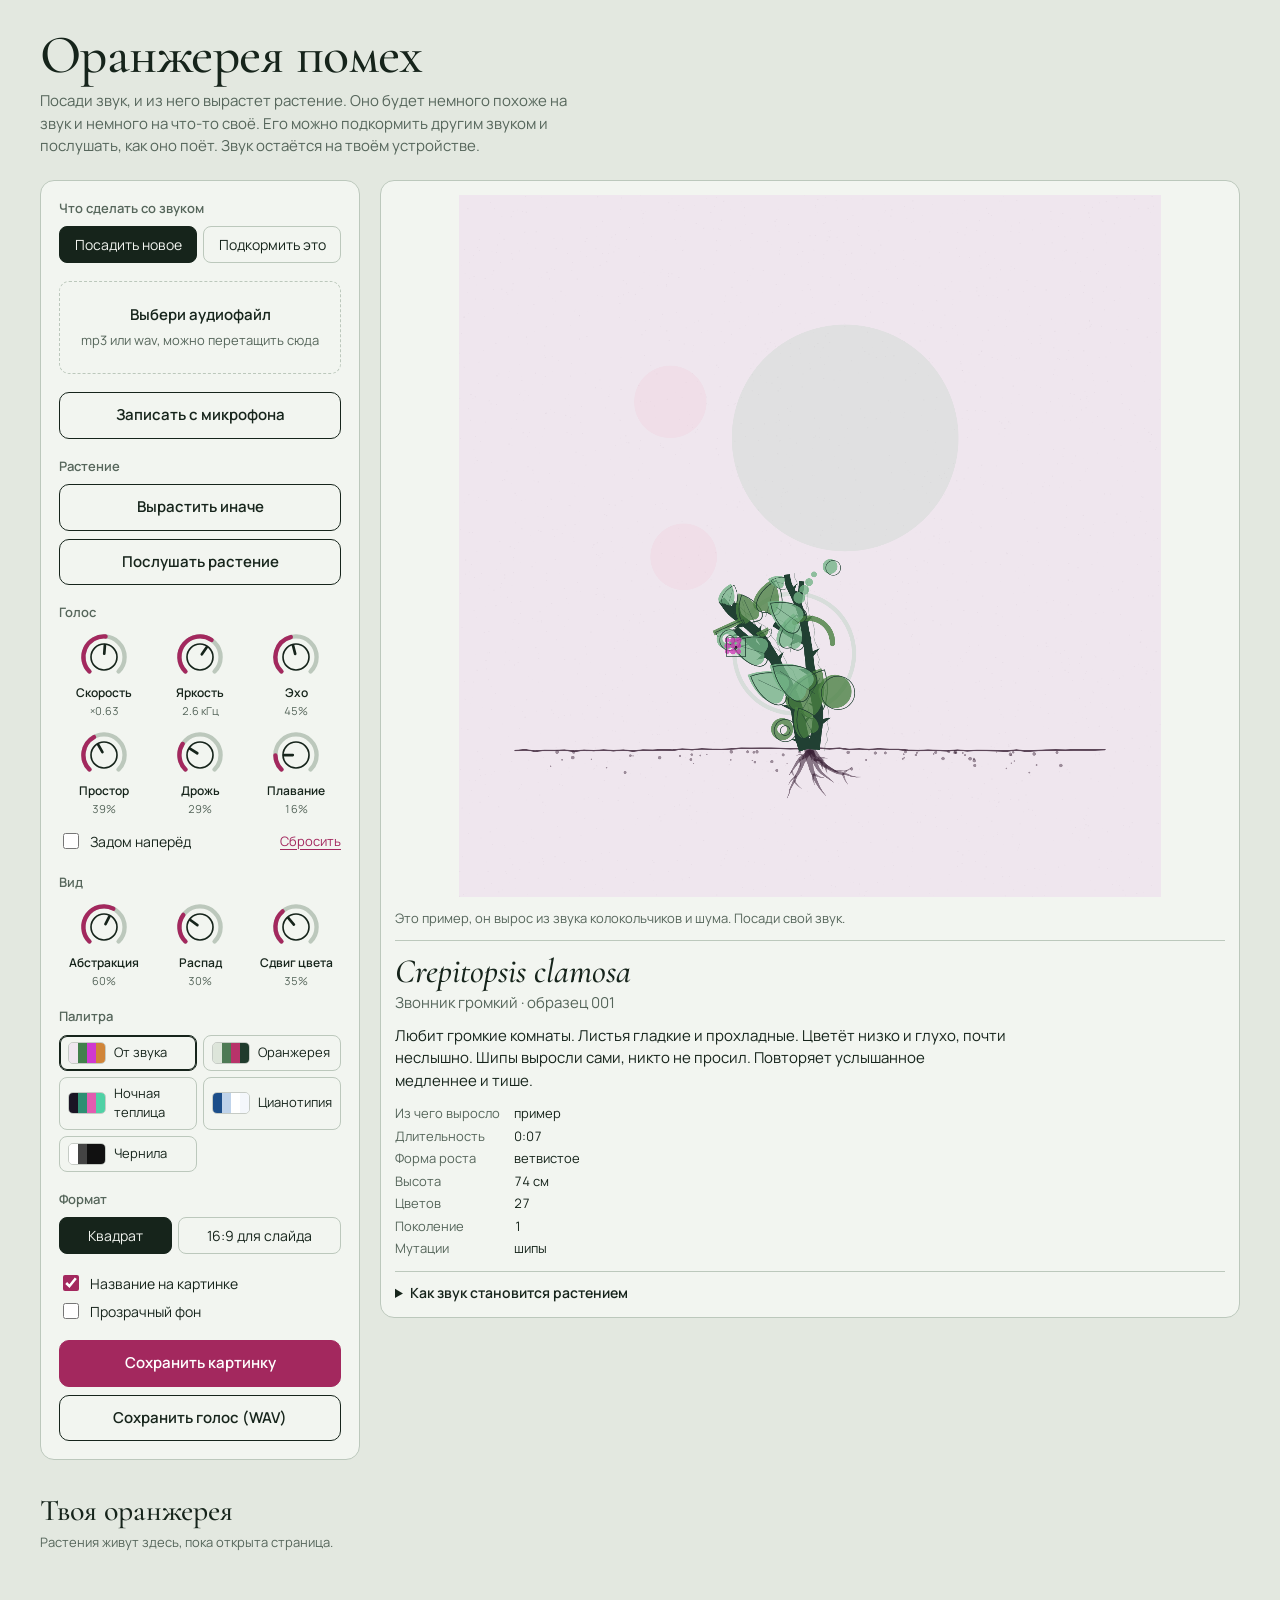
==== index.html @ 3306f6ff "Оранжерея помех: растения из звука, голос, ручки эффектов Co-Authored-By: Claude Opus 5.5 <noreply@a" ====
<!DOCTYPE html>
<html lang="ru">
<head>
<meta charset="utf-8">
<meta name="viewport" content="width=device-width, initial-scale=1, viewport-fit=cover">
<title>Оранжерея помех</title>
<link rel="preconnect" href="https://fonts.googleapis.com">
<link rel="preconnect" href="https://fonts.gstatic.com" crossorigin>
<link href="https://fonts.googleapis.com/css2?family=Cormorant+Garamond:ital,wght@0,500;1,500&family=Manrope:wght@400;500;600&display=swap" rel="stylesheet">
<link rel="stylesheet" href="style.css">
</head>
<body>
<div class="wrap">
  <header>
    <h1>Оранжерея помех</h1>
    <p>Посади звук, и из него вырастет растение. Оно будет немного похоже на звук и немного на что-то своё. Его можно подкормить другим звуком и послушать, как оно поёт. Звук остаётся на твоём устройстве.</p>
  </header>

  <div class="layout">
    <aside class="panel">
      <div class="group">
        <h2>Что сделать со звуком</h2>
        <div class="seg" id="modes">
          <button data-v="plant" aria-pressed="true">Посадить новое</button>
          <button data-v="feed" aria-pressed="false">Подкормить это</button>
        </div>
      </div>

      <label class="drop" id="drop">
        <input type="file" id="file" accept="audio/*,.mp3,.wav,.ogg,.m4a,.flac">
        <strong id="dropTitle">Выбери аудиофайл</strong>
        <span>mp3 или wav, можно перетащить сюда</span>
      </label>
      <button class="btn" id="mic">Записать с микрофона</button>

      <div class="group">
        <h2>Растение</h2>
        <div class="actions">
          <button class="btn" id="again">Вырастить иначе</button>
          <button class="btn" id="listen">Послушать растение</button>
        </div>
      </div>

      <div class="group">
        <h2>Голос</h2>
        <div class="knobs" id="voiceKnobs"></div>
        <div class="knob-row">
          <label class="check"><input type="checkbox" id="reverse"> Задом наперёд</label>
          <button class="link" id="voiceReset">Сбросить</button>
        </div>
      </div>

      <div class="group">
        <h2>Вид</h2>
        <div class="knobs" id="viewKnobs"></div>
      </div>

      <div class="group">
        <h2>Палитра</h2>
        <div class="swatches" id="palettes"></div>
      </div>

      <div class="group">
        <h2>Формат</h2>
        <div class="seg" id="formats">
          <button data-v="square" aria-pressed="true">Квадрат</button>
          <button data-v="wide" aria-pressed="false">16:9 для слайда</button>
        </div>
      </div>

      <div class="checks">
        <label class="check"><input type="checkbox" id="caption" checked> Название на картинке</label>
        <label class="check"><input type="checkbox" id="transparent"> Прозрачный фон</label>
      </div>

      <div class="actions">
        <button class="btn primary" id="save">Сохранить картинку</button>
        <button class="btn" id="saveVoice">Сохранить голос (WAV)</button>
      </div>
    </aside>

    <main class="stage">
      <div class="frame" id="frame"><canvas id="cv" role="img" aria-label="Растение, выращенное из звука"></canvas></div>
      <p class="note" id="note" aria-live="polite"></p>

      <section class="passport" aria-label="Паспорт растения">
        <p class="latin" id="pLatin"></p>
        <p class="ru" id="pRu"></p>
        <p class="desc" id="pDesc"></p>
        <dl class="stats" id="stats"></dl>
      </section>

      <details class="how">
        <summary>Как звук становится растением</summary>
        <ul>
          <li>Стебель — это время: начало звука внизу, конец наверху.</li>
          <li>Громкость → высота растения, толщина стебля, размер листьев.</li>
          <li>Высота тона → цвет цветов и угол веток.</li>
          <li>Шумность → колючесть, форма листьев и мутации.</li>
          <li>Низкие частоты → корни.</li>
          <li>Резкие всплески → цветы.</li>
          <li>Длительность → сколько раз растение ветвится.</li>
          <li>Подкормка добавляет поколение: растение перерастает, может мутировать, а голос становится глубже.</li>
          <li>Голос растения — твой звук, только медленнее, с эхом и фильтром. Ручки в разделе «Голос» меняют его прямо во время игры.</li>
          <li>Ручки «Вид»: абстракция превращает части растения в геометрию, распад отрывает их от стеблей, сдвиг цвета смещает заливку, как в ризографии.</li>
          <li>Ручку можно крутить мышью вверх-вниз, колесом или стрелками. Двойной клик возвращает исходное значение.</li>
        </ul>
      </details>
    </main>
  </div>

  <section class="shelf">
    <h2>Твоя оранжерея</h2>
    <p>Растения живут здесь, пока открыта страница.</p>
    <div class="shelf-grid" id="shelf"></div>
  </section>
</div>

<script src="app.js"></script>
</body>
</html>
---- style.css ----
:root{
  --bg:#E3E8E0; --panel:#F2F5F0; --ink:#16241B; --muted:#56665B; --line:#BCC8BC; --accent:#A3285E; --accent-ink:#FFFFFF;
  box-sizing:border-box;
  padding-top:env(safe-area-inset-top,0px);
  padding-bottom:env(safe-area-inset-bottom,0px);
}
@media (prefers-color-scheme: dark){
  :root:not([data-theme="light"]){
    --bg:#121A15; --panel:#1A241E; --ink:#E2EBE3; --muted:#93A597; --line:#2E3D33; --accent:#E06BA3; --accent-ink:#1A0E14;
  }
}
:root[data-theme="dark"]{
  --bg:#121A15; --panel:#1A241E; --ink:#E2EBE3; --muted:#93A597; --line:#2E3D33; --accent:#E06BA3; --accent-ink:#1A0E14;
}
*,*::before,*::after{box-sizing:inherit}
body{margin:0;background:var(--bg);color:var(--ink);font-family:"Manrope",system-ui,-apple-system,"Segoe UI",Roboto,sans-serif;font-size:15px;line-height:1.5}
.wrap{max-width:1240px;margin:0 auto;padding:28px 20px 40px}
@media (max-width:600px){.wrap{padding:20px 16px 32px}}
header{margin-bottom:22px}
h1{font-family:"Cormorant Garamond","Georgia",serif;font-weight:500;font-size:clamp(34px,5vw,54px);line-height:1;margin:0 0 8px;letter-spacing:-.01em}
header p{margin:0;color:var(--muted);max-width:62ch}
.layout{display:grid;grid-template-columns:320px 1fr;gap:20px;align-items:start}
@media (max-width:820px){.layout{grid-template-columns:1fr}}
.panel{background:var(--panel);border:1px solid var(--line);border-radius:14px;padding:18px;display:flex;flex-direction:column;gap:18px}
.drop{display:block;border:1.5px dashed var(--line);border-radius:10px;padding:22px 14px;text-align:center;cursor:pointer;transition:border-color .15s,background .15s}
.drop:hover,.drop.over{border-color:var(--accent);background:color-mix(in srgb,var(--accent) 6%,transparent)}
.drop strong{display:block;font-weight:600;margin-bottom:2px}
.drop span{color:var(--muted);font-size:13px}
.drop input{position:absolute;width:1px;height:1px;opacity:0;pointer-events:none}
.drop:focus-within{outline:2px solid var(--accent);outline-offset:2px}
.group h2{font-size:13px;font-weight:600;margin:0 0 8px;color:var(--muted)}
.seg{display:flex;flex-wrap:wrap;gap:6px}
.seg button{flex:1 1 auto;font:inherit;font-size:14px;padding:7px 10px;border-radius:8px;border:1px solid var(--line);background:transparent;color:var(--ink);cursor:pointer}
.seg button[aria-pressed="true"]{background:var(--ink);color:var(--panel);border-color:var(--ink)}
.seg button:disabled{opacity:.45;cursor:default}
.swatches{display:grid;grid-template-columns:repeat(2,1fr);gap:6px}
.swatch{font:inherit;font-size:13px;display:flex;align-items:center;gap:8px;padding:6px 8px;border-radius:8px;border:1px solid var(--line);background:transparent;color:var(--ink);cursor:pointer;text-align:left}
.swatch[aria-pressed="true"]{border-color:var(--ink);box-shadow:inset 0 0 0 1px var(--ink)}
.chips{display:flex;flex-shrink:0;border-radius:5px;overflow:hidden;border:1px solid color-mix(in srgb,var(--ink) 20%,transparent)}
.chips i{display:block;width:9px;height:20px}
.checks{display:flex;flex-direction:column;gap:6px}
.check{display:flex;align-items:center;gap:8px;cursor:pointer;font-size:14px}
.check input{accent-color:var(--accent);width:16px;height:16px}
.actions{display:flex;flex-direction:column;gap:8px}
.btn{font:inherit;font-weight:600;font-size:15px;padding:11px 14px;border-radius:10px;border:1px solid var(--ink);background:transparent;color:var(--ink);cursor:pointer;display:flex;align-items:center;justify-content:center;gap:8px}
.btn.primary{background:var(--accent);border-color:var(--accent);color:var(--accent-ink)}
.btn:disabled{opacity:.45;cursor:default}
.btn.rec{border-color:var(--accent);color:var(--accent)}
.btn.rec::before{content:"";width:9px;height:9px;border-radius:50%;background:var(--accent);animation:blink 1s ease-in-out infinite}
@keyframes blink{50%{opacity:.25}}
button:focus-visible{outline:2px solid var(--accent);outline-offset:2px}

.stage{background:var(--panel);border:1px solid var(--line);border-radius:14px;padding:14px;display:flex;flex-direction:column;gap:12px;min-width:0}
.frame{border-radius:8px;overflow:hidden;display:flex;justify-content:center;align-items:center}
.frame.checker{background-image:conic-gradient(#d6d6d6 25%,#f4f4f4 0 50%,#d6d6d6 0 75%,#f4f4f4 0);background-size:22px 22px}
.frame canvas{display:block;max-width:100%;max-height:78vh;width:auto;height:auto}
.frame.singing canvas{animation:sway 3.4s ease-in-out infinite;transform-origin:50% 85%}
@keyframes sway{0%,100%{transform:rotate(-.5deg)}50%{transform:rotate(.5deg)}}
.note{font-size:13px;color:var(--muted);margin:0;min-height:1.5em}
.note.err{color:var(--accent)}

.passport{border-top:1px solid var(--line);padding-top:12px}
.passport .latin{font-family:"Cormorant Garamond","Georgia",serif;font-style:italic;font-weight:500;font-size:clamp(26px,3.4vw,34px);line-height:1.1;margin:0}
.passport .ru{color:var(--muted);margin:2px 0 10px}
.passport .desc{margin:0 0 12px;max-width:68ch}
.stats{display:grid;grid-template-columns:auto 1fr;gap:3px 14px;font-size:13px;margin:0}
.stats dt{color:var(--muted)}
.stats dd{margin:0;font-variant-numeric:tabular-nums;overflow-wrap:anywhere}

.how{font-size:14px;border-top:1px solid var(--line);padding-top:10px}
.how summary{cursor:pointer;font-weight:600}
.how ul{margin:8px 0 0;padding-left:20px;color:var(--muted)}
.how li{margin:2px 0}

.shelf{margin-top:28px}
.shelf h2{font-family:"Cormorant Garamond","Georgia",serif;font-weight:500;font-size:30px;margin:0}
.shelf > p{margin:0 0 12px;color:var(--muted);font-size:13px}
.shelf-grid{display:grid;grid-template-columns:repeat(auto-fill,minmax(140px,1fr));gap:10px}
.card{font:inherit;color:var(--ink);background:var(--panel);border:1px solid var(--line);border-radius:10px;padding:6px;cursor:pointer;text-align:left;display:flex;flex-direction:column;gap:4px}
.card[aria-current="true"]{border-color:var(--accent);box-shadow:inset 0 0 0 1px var(--accent)}
.card img{width:100%;aspect-ratio:1;object-fit:cover;border-radius:6px;display:block}
.card span{font-family:"Cormorant Garamond","Georgia",serif;font-style:italic;font-size:16px;line-height:1.15;padding:0 2px 2px}
.card small{color:var(--muted);font-size:11px;padding:0 2px}

.knobs{display:grid;grid-template-columns:repeat(3,1fr);gap:10px 6px}
.knob{display:flex;flex-direction:column;align-items:center;gap:1px;min-width:0}
.knob-dial{width:52px;height:52px;border-radius:50%;cursor:ns-resize;touch-action:none;outline:none}
.knob-dial:focus-visible{outline:2px solid var(--accent);outline-offset:2px}
.knob svg{width:100%;height:100%;display:block}
.knob .k-track{fill:none;stroke:var(--line);stroke-width:4;stroke-linecap:round}
.knob .k-val{fill:none;stroke:var(--accent);stroke-width:4;stroke-linecap:round}
.knob .k-cap{fill:var(--panel);stroke:var(--ink);stroke-width:1.5}
.knob .k-ptr{stroke:var(--ink);stroke-width:2.5;stroke-linecap:round}
.knob-label{font-size:12px;font-weight:600;text-align:center}
.knob-value{font-size:11px;color:var(--muted);font-variant-numeric:tabular-nums;text-align:center;white-space:nowrap}
.knob-row{display:flex;align-items:center;justify-content:space-between;gap:8px;margin-top:10px}
.link{font:inherit;font-size:13px;background:none;border:0;padding:4px 0;color:var(--accent);cursor:pointer;text-decoration:underline;text-underline-offset:3px}

@media (prefers-reduced-motion:reduce){*{transition:none!important;animation:none!important}}
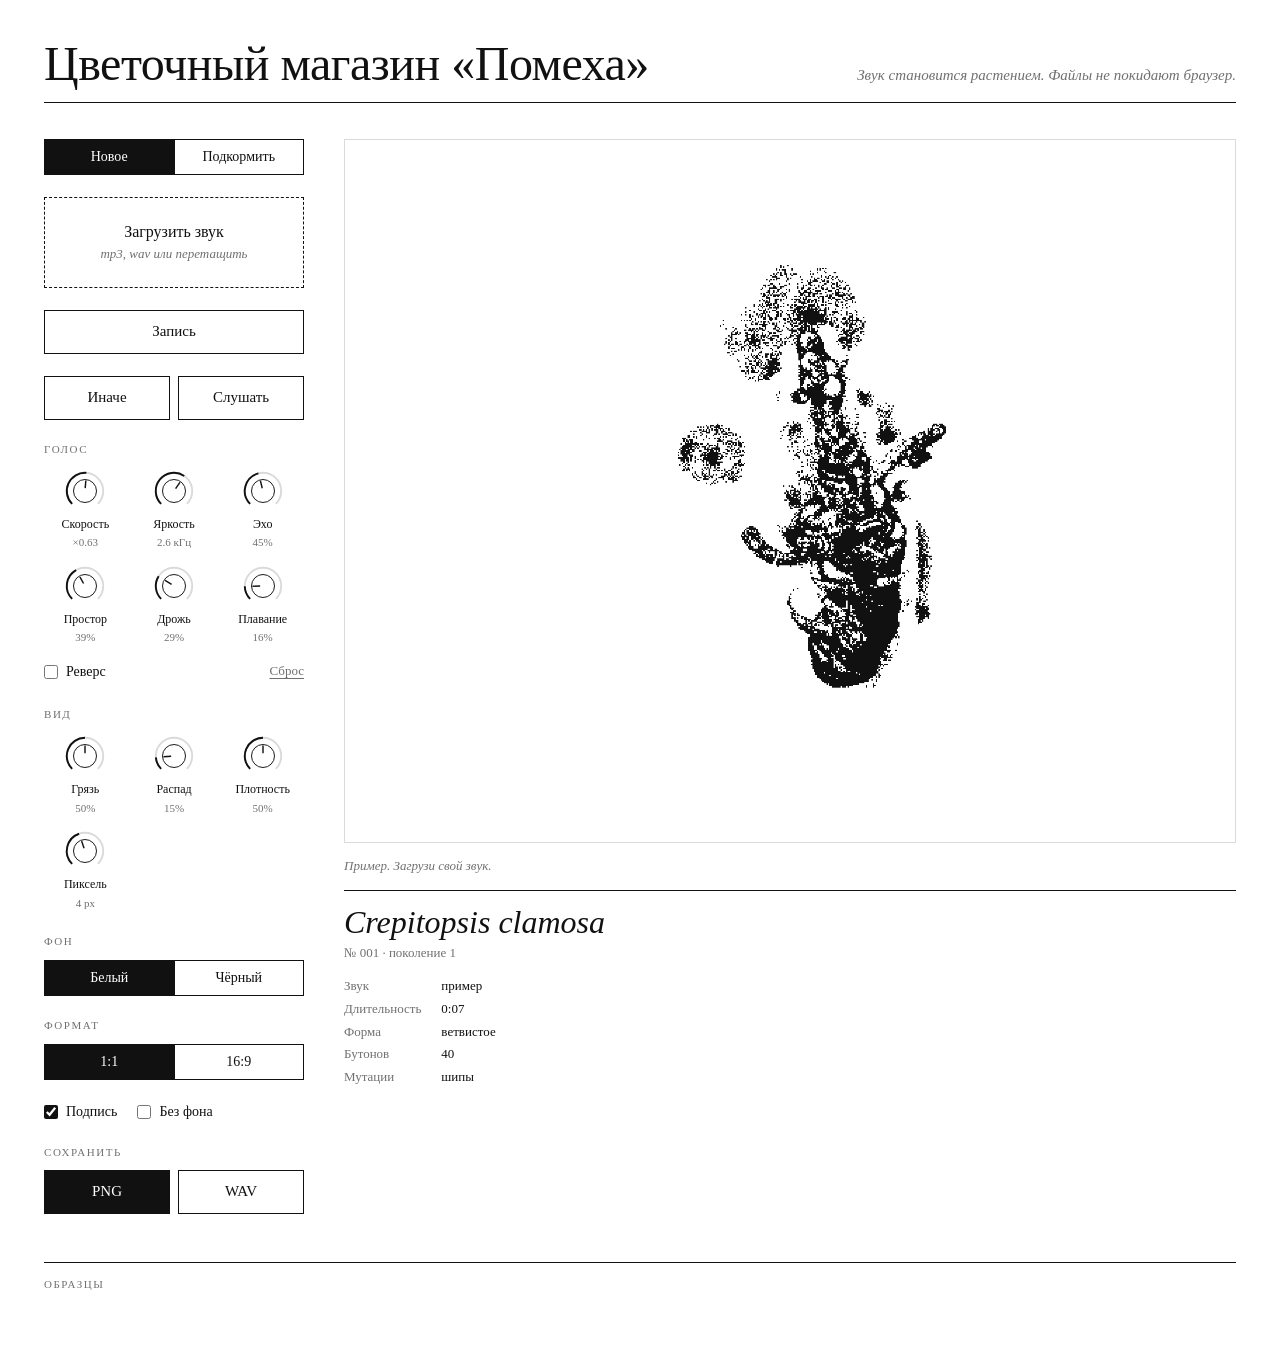
==== commit 5c985e7e: "Цветочный магазин «Помеха»: пиксельная био-органика, чёрно-белый стиль, ручки вида Co-Authored-By: C" ====
--- a/index.html
+++ b/index.html
@@ -3,50 +3,41 @@
 <head>
 <meta charset="utf-8">
 <meta name="viewport" content="width=device-width, initial-scale=1, viewport-fit=cover">
-<title>Оранжерея помех</title>
-<link rel="preconnect" href="https://fonts.googleapis.com">
-<link rel="preconnect" href="https://fonts.gstatic.com" crossorigin>
-<link href="https://fonts.googleapis.com/css2?family=Cormorant+Garamond:ital,wght@0,500;1,500&family=Manrope:wght@400;500;600&display=swap" rel="stylesheet">
+<title>Цветочный магазин «Помеха»</title>
 <link rel="stylesheet" href="style.css">
 </head>
 <body>
 <div class="wrap">
   <header>
-    <h1>Оранжерея помех</h1>
-    <p>Посади звук, и из него вырастет растение. Оно будет немного похоже на звук и немного на что-то своё. Его можно подкормить другим звуком и послушать, как оно поёт. Звук остаётся на твоём устройстве.</p>
+    <h1>Цветочный магазин «Помеха»</h1>
+    <p>Звук становится растением. Файлы не покидают браузер.</p>
   </header>
 
   <div class="layout">
     <aside class="panel">
-      <div class="group">
-        <h2>Что сделать со звуком</h2>
-        <div class="seg" id="modes">
-          <button data-v="plant" aria-pressed="true">Посадить новое</button>
-          <button data-v="feed" aria-pressed="false">Подкормить это</button>
-        </div>
+      <div class="seg" id="modes">
+        <button data-v="plant" aria-pressed="true">Новое</button>
+        <button data-v="feed" aria-pressed="false">Подкормить</button>
       </div>
 
       <label class="drop" id="drop">
         <input type="file" id="file" accept="audio/*,.mp3,.wav,.ogg,.m4a,.flac">
-        <strong id="dropTitle">Выбери аудиофайл</strong>
-        <span>mp3 или wav, можно перетащить сюда</span>
+        <strong id="dropTitle">Загрузить звук</strong>
+        <span>mp3, wav или перетащить</span>
       </label>
-      <button class="btn" id="mic">Записать с микрофона</button>
+      <button class="btn" id="mic">Запись</button>
 
-      <div class="group">
-        <h2>Растение</h2>
-        <div class="actions">
-          <button class="btn" id="again">Вырастить иначе</button>
-          <button class="btn" id="listen">Послушать растение</button>
-        </div>
+      <div class="actions row">
+        <button class="btn" id="again">Иначе</button>
+        <button class="btn" id="listen">Слушать</button>
       </div>
 
       <div class="group">
         <h2>Голос</h2>
         <div class="knobs" id="voiceKnobs"></div>
         <div class="knob-row">
-          <label class="check"><input type="checkbox" id="reverse"> Задом наперёд</label>
-          <button class="link" id="voiceReset">Сбросить</button>
+          <label class="check"><input type="checkbox" id="reverse"> Реверс</label>
+          <button class="link" id="voiceReset">Сброс</button>
         </div>
       </div>
 
@@ -56,62 +47,46 @@
       </div>
 
       <div class="group">
-        <h2>Палитра</h2>
-        <div class="swatches" id="palettes"></div>
+        <h2>Фон</h2>
+        <div class="seg" id="palettes"></div>
       </div>
 
       <div class="group">
         <h2>Формат</h2>
         <div class="seg" id="formats">
-          <button data-v="square" aria-pressed="true">Квадрат</button>
-          <button data-v="wide" aria-pressed="false">16:9 для слайда</button>
+          <button data-v="square" aria-pressed="true">1:1</button>
+          <button data-v="wide" aria-pressed="false">16:9</button>
         </div>
       </div>
 
       <div class="checks">
-        <label class="check"><input type="checkbox" id="caption" checked> Название на картинке</label>
-        <label class="check"><input type="checkbox" id="transparent"> Прозрачный фон</label>
+        <label class="check"><input type="checkbox" id="caption" checked> Подпись</label>
+        <label class="check"><input type="checkbox" id="transparent"> Без фона</label>
       </div>
 
-      <div class="actions">
-        <button class="btn primary" id="save">Сохранить картинку</button>
-        <button class="btn" id="saveVoice">Сохранить голос (WAV)</button>
+      <div class="group">
+        <h2>Сохранить</h2>
+        <div class="actions row">
+          <button class="btn primary" id="save">PNG</button>
+          <button class="btn" id="saveVoice">WAV</button>
+        </div>
       </div>
     </aside>
 
     <main class="stage">
-      <div class="frame" id="frame"><canvas id="cv" role="img" aria-label="Растение, выращенное из звука"></canvas></div>
+      <div class="frame" id="frame"><canvas id="cv" role="img" aria-label="Растение из звука"></canvas></div>
       <p class="note" id="note" aria-live="polite"></p>
 
       <section class="passport" aria-label="Паспорт растения">
         <p class="latin" id="pLatin"></p>
-        <p class="ru" id="pRu"></p>
-        <p class="desc" id="pDesc"></p>
+        <p class="meta" id="pMeta"></p>
         <dl class="stats" id="stats"></dl>
       </section>
-
-      <details class="how">
-        <summary>Как звук становится растением</summary>
-        <ul>
-          <li>Стебель — это время: начало звука внизу, конец наверху.</li>
-          <li>Громкость → высота растения, толщина стебля, размер листьев.</li>
-          <li>Высота тона → цвет цветов и угол веток.</li>
-          <li>Шумность → колючесть, форма листьев и мутации.</li>
-          <li>Низкие частоты → корни.</li>
-          <li>Резкие всплески → цветы.</li>
-          <li>Длительность → сколько раз растение ветвится.</li>
-          <li>Подкормка добавляет поколение: растение перерастает, может мутировать, а голос становится глубже.</li>
-          <li>Голос растения — твой звук, только медленнее, с эхом и фильтром. Ручки в разделе «Голос» меняют его прямо во время игры.</li>
-          <li>Ручки «Вид»: абстракция превращает части растения в геометрию, распад отрывает их от стеблей, сдвиг цвета смещает заливку, как в ризографии.</li>
-          <li>Ручку можно крутить мышью вверх-вниз, колесом или стрелками. Двойной клик возвращает исходное значение.</li>
-        </ul>
-      </details>
     </main>
   </div>
 
   <section class="shelf">
-    <h2>Твоя оранжерея</h2>
-    <p>Растения живут здесь, пока открыта страница.</p>
+    <h2>Образцы</h2>
     <div class="shelf-grid" id="shelf"></div>
   </section>
 </div>
--- a/style.css
+++ b/style.css
@@ -1,99 +1,88 @@
 :root{
-  --bg:#E3E8E0; --panel:#F2F5F0; --ink:#16241B; --muted:#56665B; --line:#BCC8BC; --accent:#A3285E; --accent-ink:#FFFFFF;
+  --bg:#FFFFFF; --ink:#111111; --muted:#707070; --line:#DADADA;
+  color-scheme:light;
   box-sizing:border-box;
   padding-top:env(safe-area-inset-top,0px);
   padding-bottom:env(safe-area-inset-bottom,0px);
 }
-@media (prefers-color-scheme: dark){
-  :root:not([data-theme="light"]){
-    --bg:#121A15; --panel:#1A241E; --ink:#E2EBE3; --muted:#93A597; --line:#2E3D33; --accent:#E06BA3; --accent-ink:#1A0E14;
-  }
-}
-:root[data-theme="dark"]{
-  --bg:#121A15; --panel:#1A241E; --ink:#E2EBE3; --muted:#93A597; --line:#2E3D33; --accent:#E06BA3; --accent-ink:#1A0E14;
-}
 *,*::before,*::after{box-sizing:inherit}
-body{margin:0;background:var(--bg);color:var(--ink);font-family:"Manrope",system-ui,-apple-system,"Segoe UI",Roboto,sans-serif;font-size:15px;line-height:1.5}
-.wrap{max-width:1240px;margin:0 auto;padding:28px 20px 40px}
-@media (max-width:600px){.wrap{padding:20px 16px 32px}}
-header{margin-bottom:22px}
-h1{font-family:"Cormorant Garamond","Georgia",serif;font-weight:500;font-size:clamp(34px,5vw,54px);line-height:1;margin:0 0 8px;letter-spacing:-.01em}
-header p{margin:0;color:var(--muted);max-width:62ch}
-.layout{display:grid;grid-template-columns:320px 1fr;gap:20px;align-items:start}
-@media (max-width:820px){.layout{grid-template-columns:1fr}}
-.panel{background:var(--panel);border:1px solid var(--line);border-radius:14px;padding:18px;display:flex;flex-direction:column;gap:18px}
-.drop{display:block;border:1.5px dashed var(--line);border-radius:10px;padding:22px 14px;text-align:center;cursor:pointer;transition:border-color .15s,background .15s}
-.drop:hover,.drop.over{border-color:var(--accent);background:color-mix(in srgb,var(--accent) 6%,transparent)}
-.drop strong{display:block;font-weight:600;margin-bottom:2px}
-.drop span{color:var(--muted);font-size:13px}
+body{margin:0;background:var(--bg);color:var(--ink);font-family:Georgia,"Times New Roman",serif;font-size:15px;line-height:1.45}
+.wrap{max-width:1240px;margin:0 auto;padding:40px 24px 56px}
+@media (max-width:600px){.wrap{padding:24px 16px 40px}}
+
+header{display:flex;flex-wrap:wrap;align-items:baseline;justify-content:space-between;gap:6px 24px;border-bottom:1px solid var(--ink);padding-bottom:14px;margin-bottom:36px}
+h1{font-weight:normal;font-size:clamp(30px,4.4vw,48px);line-height:1;margin:0;letter-spacing:-.01em}
+header p{margin:0;color:var(--muted);font-style:italic}
+
+.layout{display:grid;grid-template-columns:260px 1fr;gap:40px;align-items:start}
+@media (max-width:820px){.layout{grid-template-columns:1fr;gap:28px}}
+.panel{display:flex;flex-direction:column;gap:22px}
+.group h2,.shelf h2{font-size:11px;font-weight:normal;letter-spacing:.14em;text-transform:uppercase;color:var(--muted);margin:0 0 10px}
+
+.drop{display:block;border:1px dashed var(--ink);padding:22px 14px;text-align:center;cursor:pointer;transition:background .15s}
+.drop:hover,.drop.over{background:color-mix(in srgb,var(--ink) 6%,transparent)}
+.drop strong{display:block;font-weight:normal;font-size:16px}
+.drop span{color:var(--muted);font-size:13px;font-style:italic}
 .drop input{position:absolute;width:1px;height:1px;opacity:0;pointer-events:none}
-.drop:focus-within{outline:2px solid var(--accent);outline-offset:2px}
-.group h2{font-size:13px;font-weight:600;margin:0 0 8px;color:var(--muted)}
-.seg{display:flex;flex-wrap:wrap;gap:6px}
-.seg button{flex:1 1 auto;font:inherit;font-size:14px;padding:7px 10px;border-radius:8px;border:1px solid var(--line);background:transparent;color:var(--ink);cursor:pointer}
-.seg button[aria-pressed="true"]{background:var(--ink);color:var(--panel);border-color:var(--ink)}
-.seg button:disabled{opacity:.45;cursor:default}
-.swatches{display:grid;grid-template-columns:repeat(2,1fr);gap:6px}
-.swatch{font:inherit;font-size:13px;display:flex;align-items:center;gap:8px;padding:6px 8px;border-radius:8px;border:1px solid var(--line);background:transparent;color:var(--ink);cursor:pointer;text-align:left}
-.swatch[aria-pressed="true"]{border-color:var(--ink);box-shadow:inset 0 0 0 1px var(--ink)}
-.chips{display:flex;flex-shrink:0;border-radius:5px;overflow:hidden;border:1px solid color-mix(in srgb,var(--ink) 20%,transparent)}
-.chips i{display:block;width:9px;height:20px}
-.checks{display:flex;flex-direction:column;gap:6px}
+.drop:focus-within{outline:1px solid var(--ink);outline-offset:3px}
+
+.seg{display:flex}
+.seg button{flex:1 1 0;font:inherit;font-size:14px;padding:7px 10px;border:1px solid var(--ink);border-radius:0;margin-left:-1px;background:transparent;color:var(--ink);cursor:pointer}
+.seg button:first-child{margin-left:0}
+.seg button[aria-pressed="true"]{background:var(--ink);color:var(--bg)}
+.seg button:disabled{opacity:.4;cursor:default}
+
+.checks{display:flex;flex-wrap:wrap;gap:8px 20px}
 .check{display:flex;align-items:center;gap:8px;cursor:pointer;font-size:14px}
-.check input{accent-color:var(--accent);width:16px;height:16px}
+.check input{accent-color:var(--ink);width:14px;height:14px;margin:0}
+
 .actions{display:flex;flex-direction:column;gap:8px}
-.btn{font:inherit;font-weight:600;font-size:15px;padding:11px 14px;border-radius:10px;border:1px solid var(--ink);background:transparent;color:var(--ink);cursor:pointer;display:flex;align-items:center;justify-content:center;gap:8px}
-.btn.primary{background:var(--accent);border-color:var(--accent);color:var(--accent-ink)}
-.btn:disabled{opacity:.45;cursor:default}
-.btn.rec{border-color:var(--accent);color:var(--accent)}
-.btn.rec::before{content:"";width:9px;height:9px;border-radius:50%;background:var(--accent);animation:blink 1s ease-in-out infinite}
-@keyframes blink{50%{opacity:.25}}
-button:focus-visible{outline:2px solid var(--accent);outline-offset:2px}
+.actions.row{flex-direction:row}
+.actions.row .btn{flex:1 1 0}
+.btn{font:inherit;font-size:15px;padding:10px 14px;border:1px solid var(--ink);border-radius:0;background:transparent;color:var(--ink);cursor:pointer;display:flex;align-items:center;justify-content:center;gap:8px}
+.btn:hover{background:color-mix(in srgb,var(--ink) 6%,transparent)}
+.btn.primary{background:var(--ink);color:var(--bg)}
+.btn:disabled{opacity:.4;cursor:default}
+.btn.rec::before{content:"";width:8px;height:8px;border-radius:50%;background:var(--ink);animation:blink 1s ease-in-out infinite}
+@keyframes blink{50%{opacity:.2}}
+button:focus-visible{outline:1px solid var(--ink);outline-offset:3px}
 
-.stage{background:var(--panel);border:1px solid var(--line);border-radius:14px;padding:14px;display:flex;flex-direction:column;gap:12px;min-width:0}
-.frame{border-radius:8px;overflow:hidden;display:flex;justify-content:center;align-items:center}
+.stage{display:flex;flex-direction:column;gap:14px;min-width:0}
+.frame{border:1px solid var(--line);display:flex;justify-content:center;align-items:center}
 .frame.checker{background-image:conic-gradient(#d6d6d6 25%,#f4f4f4 0 50%,#d6d6d6 0 75%,#f4f4f4 0);background-size:22px 22px}
 .frame canvas{display:block;max-width:100%;max-height:78vh;width:auto;height:auto}
 .frame.singing canvas{animation:sway 3.4s ease-in-out infinite;transform-origin:50% 85%}
 @keyframes sway{0%,100%{transform:rotate(-.5deg)}50%{transform:rotate(.5deg)}}
-.note{font-size:13px;color:var(--muted);margin:0;min-height:1.5em}
-.note.err{color:var(--accent)}
+.note{font-size:13px;font-style:italic;color:var(--muted);margin:0;min-height:1.45em}
+.note.err{color:var(--ink);font-style:normal}
 
-.passport{border-top:1px solid var(--line);padding-top:12px}
-.passport .latin{font-family:"Cormorant Garamond","Georgia",serif;font-style:italic;font-weight:500;font-size:clamp(26px,3.4vw,34px);line-height:1.1;margin:0}
-.passport .ru{color:var(--muted);margin:2px 0 10px}
-.passport .desc{margin:0 0 12px;max-width:68ch}
-.stats{display:grid;grid-template-columns:auto 1fr;gap:3px 14px;font-size:13px;margin:0}
+.passport{border-top:1px solid var(--ink);padding-top:14px}
+.passport .latin{font-style:italic;font-size:clamp(24px,3vw,32px);line-height:1.1;margin:0}
+.passport .meta{color:var(--muted);font-size:13px;margin:4px 0 14px}
+.stats{display:grid;grid-template-columns:max-content 1fr;gap:4px 20px;font-size:13px;margin:0}
 .stats dt{color:var(--muted)}
 .stats dd{margin:0;font-variant-numeric:tabular-nums;overflow-wrap:anywhere}
 
-.how{font-size:14px;border-top:1px solid var(--line);padding-top:10px}
-.how summary{cursor:pointer;font-weight:600}
-.how ul{margin:8px 0 0;padding-left:20px;color:var(--muted)}
-.how li{margin:2px 0}
+.shelf{margin-top:48px;border-top:1px solid var(--ink);padding-top:14px}
+.shelf-grid{display:grid;grid-template-columns:repeat(auto-fill,minmax(130px,1fr));gap:16px}
+.card{font:inherit;color:var(--ink);background:transparent;border:0;padding:0;cursor:pointer;text-align:left;display:flex;flex-direction:column;gap:4px}
+.card img{width:100%;aspect-ratio:1;object-fit:cover;display:block;border:1px solid var(--line)}
+.card[aria-current="true"] img{border-color:var(--ink)}
+.card span{font-style:italic;font-size:14px;line-height:1.2}
+.card small{color:var(--muted);font-size:11px}
 
-.shelf{margin-top:28px}
-.shelf h2{font-family:"Cormorant Garamond","Georgia",serif;font-weight:500;font-size:30px;margin:0}
-.shelf > p{margin:0 0 12px;color:var(--muted);font-size:13px}
-.shelf-grid{display:grid;grid-template-columns:repeat(auto-fill,minmax(140px,1fr));gap:10px}
-.card{font:inherit;color:var(--ink);background:var(--panel);border:1px solid var(--line);border-radius:10px;padding:6px;cursor:pointer;text-align:left;display:flex;flex-direction:column;gap:4px}
-.card[aria-current="true"]{border-color:var(--accent);box-shadow:inset 0 0 0 1px var(--accent)}
-.card img{width:100%;aspect-ratio:1;object-fit:cover;border-radius:6px;display:block}
-.card span{font-family:"Cormorant Garamond","Georgia",serif;font-style:italic;font-size:16px;line-height:1.15;padding:0 2px 2px}
-.card small{color:var(--muted);font-size:11px;padding:0 2px}
-
-.knobs{display:grid;grid-template-columns:repeat(3,1fr);gap:10px 6px}
-.knob{display:flex;flex-direction:column;align-items:center;gap:1px;min-width:0}
-.knob-dial{width:52px;height:52px;border-radius:50%;cursor:ns-resize;touch-action:none;outline:none}
-.knob-dial:focus-visible{outline:2px solid var(--accent);outline-offset:2px}
+.knobs{display:grid;grid-template-columns:repeat(3,1fr);gap:12px 6px}
+.knob{display:flex;flex-direction:column;align-items:center;gap:2px;min-width:0}
+.knob-dial{width:46px;height:46px;border-radius:50%;cursor:ns-resize;touch-action:none;outline:none}
+.knob-dial:focus-visible{outline:1px solid var(--ink);outline-offset:3px}
 .knob svg{width:100%;height:100%;display:block}
-.knob .k-track{fill:none;stroke:var(--line);stroke-width:4;stroke-linecap:round}
-.knob .k-val{fill:none;stroke:var(--accent);stroke-width:4;stroke-linecap:round}
-.knob .k-cap{fill:var(--panel);stroke:var(--ink);stroke-width:1.5}
-.knob .k-ptr{stroke:var(--ink);stroke-width:2.5;stroke-linecap:round}
-.knob-label{font-size:12px;font-weight:600;text-align:center}
+.knob .k-track{fill:none;stroke:var(--line);stroke-width:2}
+.knob .k-val{fill:none;stroke:var(--ink);stroke-width:2}
+.knob .k-cap{fill:var(--bg);stroke:var(--ink);stroke-width:1}
+.knob .k-ptr{stroke:var(--ink);stroke-width:1.5}
+.knob-label{font-size:12px;text-align:center}
 .knob-value{font-size:11px;color:var(--muted);font-variant-numeric:tabular-nums;text-align:center;white-space:nowrap}
-.knob-row{display:flex;align-items:center;justify-content:space-between;gap:8px;margin-top:10px}
-.link{font:inherit;font-size:13px;background:none;border:0;padding:4px 0;color:var(--accent);cursor:pointer;text-decoration:underline;text-underline-offset:3px}
+.knob-row{display:flex;align-items:center;justify-content:space-between;gap:8px;margin-top:12px}
+.link{font:inherit;font-size:13px;background:none;border:0;padding:4px 0;color:var(--muted);cursor:pointer;text-decoration:underline;text-underline-offset:3px}
 
 @media (prefers-reduced-motion:reduce){*{transition:none!important;animation:none!important}}
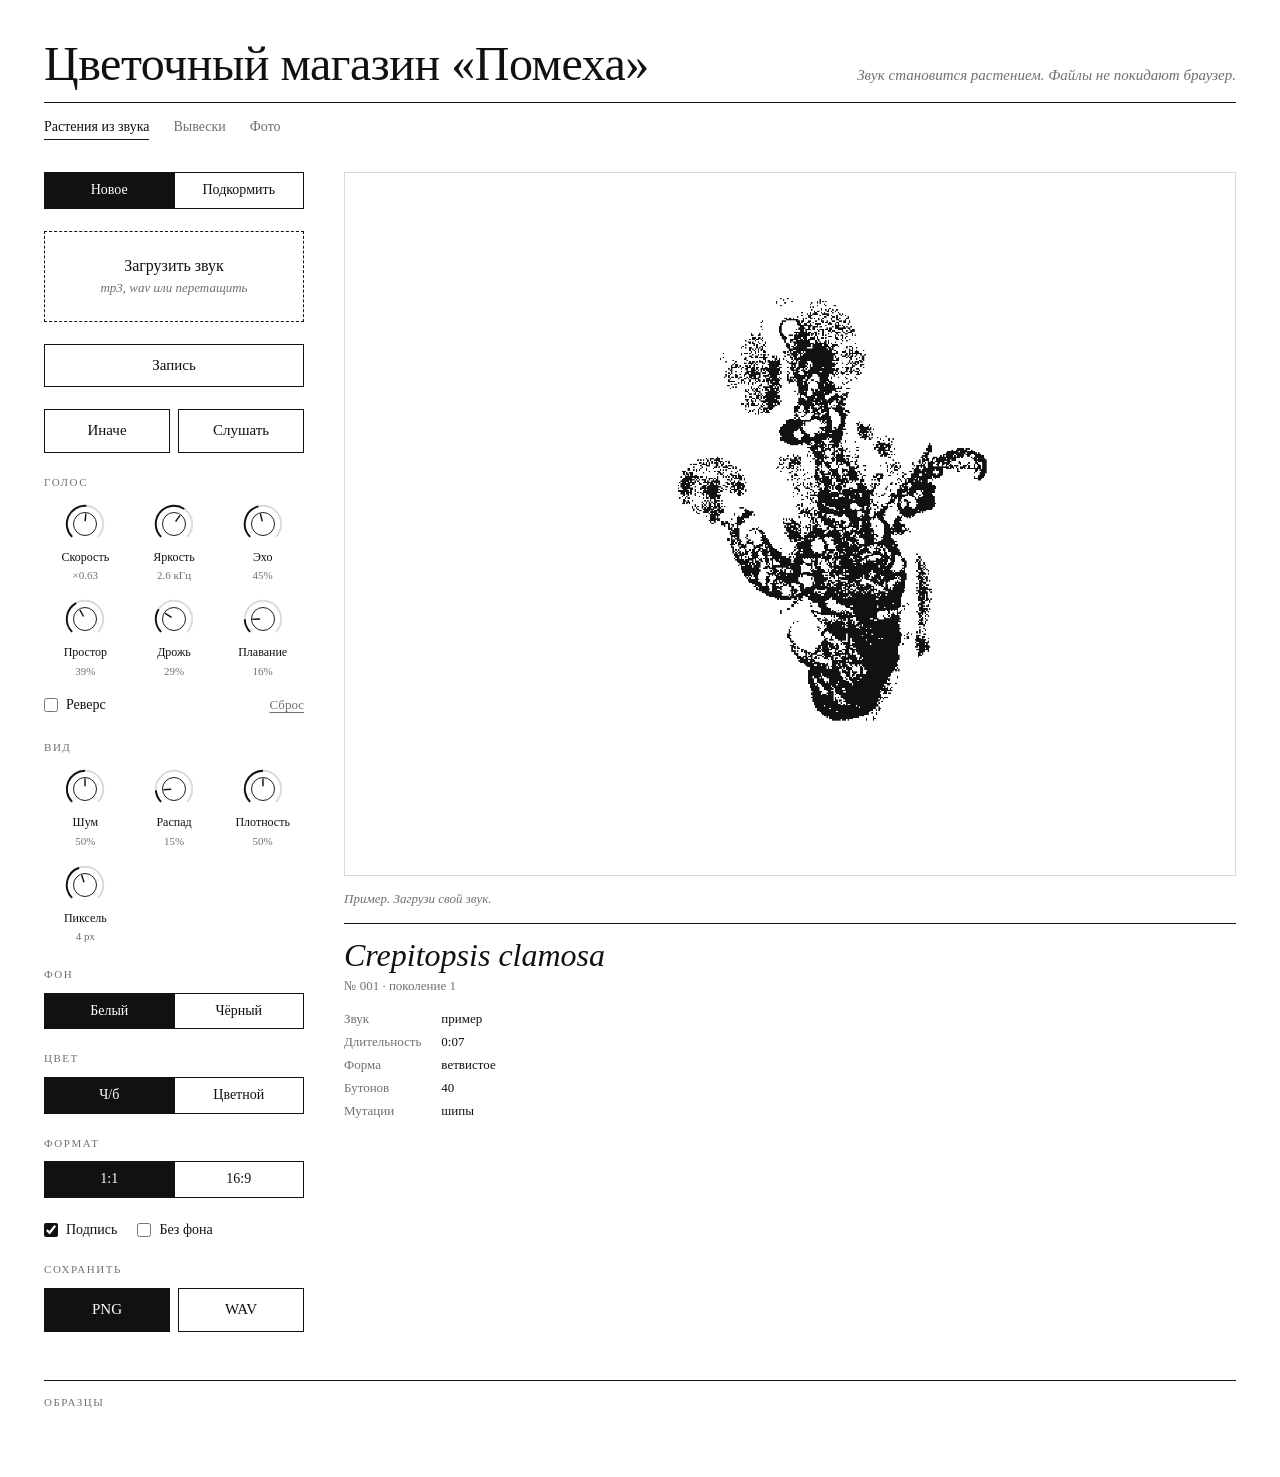
==== commit d2245de8: "Вкладки «Вывески» и «Фото», цветной болотный режим - Вывески: текст прорастает био-органикой (рога, " ====
--- a/index.html
+++ b/index.html
@@ -12,6 +12,11 @@
     <h1>Цветочный магазин «Помеха»</h1>
     <p>Звук становится растением. Файлы не покидают браузер.</p>
   </header>
+  <nav class="tabs">
+    <a href="index.html" aria-current="page">Растения из звука</a>
+    <a href="nadpis.html">Вывески</a>
+    <a href="foto.html">Фото</a>
+  </nav>
 
   <div class="layout">
     <aside class="panel">
@@ -49,6 +54,15 @@
       <div class="group">
         <h2>Фон</h2>
         <div class="seg" id="palettes"></div>
+      </div>
+
+      <div class="group">
+        <h2>Цвет</h2>
+        <div class="seg" id="colorMode">
+          <button data-v="mono" aria-pressed="true">Ч/б</button>
+          <button data-v="color" aria-pressed="false">Цветной</button>
+        </div>
+        <button class="link" id="reshuffle" hidden>Другие цвета</button>
       </div>
 
       <div class="group">
--- a/style.css
+++ b/style.css
@@ -85,4 +85,16 @@
 .knob-row{display:flex;align-items:center;justify-content:space-between;gap:8px;margin-top:12px}
 .link{font:inherit;font-size:13px;background:none;border:0;padding:4px 0;color:var(--muted);cursor:pointer;text-decoration:underline;text-underline-offset:3px}
 
+.tabs{display:flex;gap:24px;margin:-22px 0 32px;font-size:14px}
+.tabs a{color:var(--muted);text-decoration:none;padding-bottom:2px;border-bottom:1px solid transparent}
+.tabs a:hover{color:var(--ink)}
+.tabs a[aria-current="page"]{color:var(--ink);border-bottom-color:var(--ink)}
+.field{display:flex;flex-direction:column;gap:8px}
+.field span{font-size:11px;letter-spacing:.14em;text-transform:uppercase;color:var(--muted)}
+.field input{font:inherit;font-size:20px;padding:8px 10px;border:1px solid var(--ink);border-radius:0;background:transparent;color:var(--ink);width:100%}
+.field input:focus{outline:1px solid var(--ink);outline-offset:2px}
+.frame.empty{min-height:360px}
+.frame.empty canvas{display:none}
+.hint{font-size:12px;font-style:italic;color:var(--muted);margin:8px 0 0}
+
 @media (prefers-reduced-motion:reduce){*{transition:none!important;animation:none!important}}
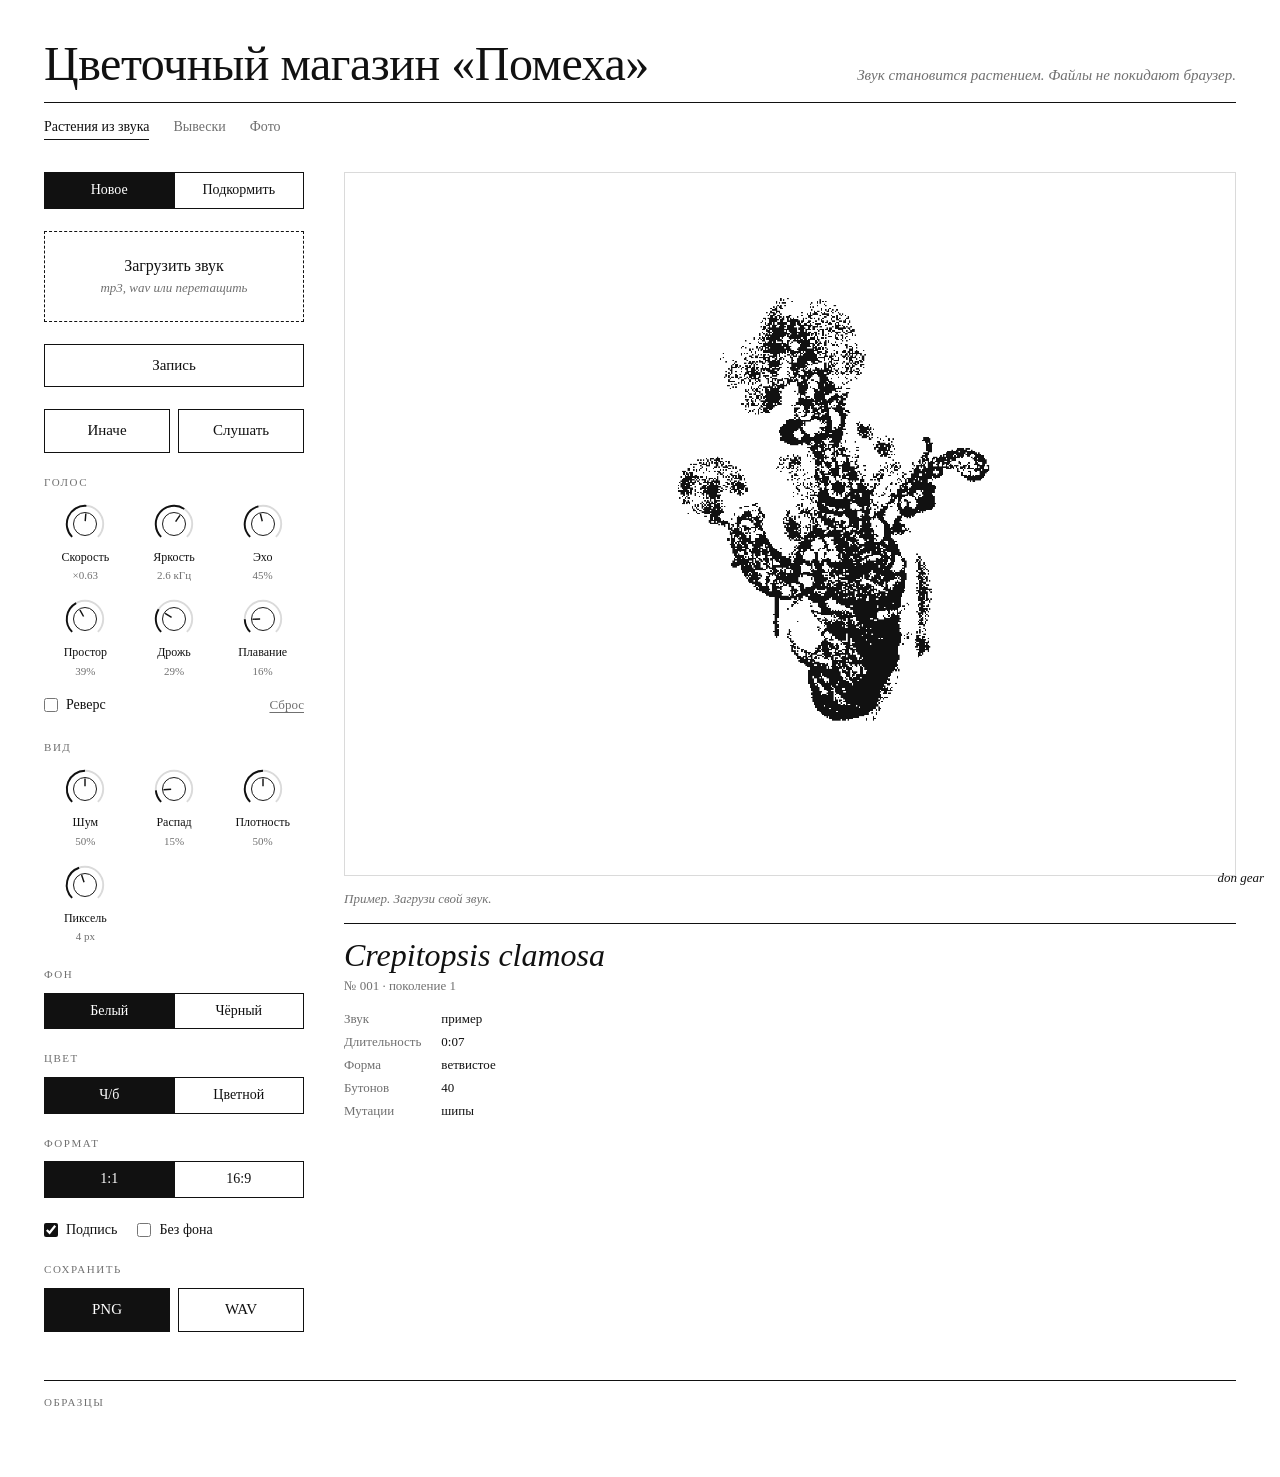
==== commit 497b66d4: "Подпись don gear в правом нижнем углу Co-Authored-By: Claude Opus 5.5 <noreply@anthropic.com>" ====
--- a/index.html
+++ b/index.html
@@ -106,5 +106,6 @@
 </div>
 
 <script src="app.js"></script>
+<div class="sign">don gear</div>
 </body>
 </html>
--- a/style.css
+++ b/style.css
@@ -98,3 +98,5 @@
 .hint{font-size:12px;font-style:italic;color:var(--muted);margin:8px 0 0}
 
 @media (prefers-reduced-motion:reduce){*{transition:none!important;animation:none!important}}
+
+.sign{position:fixed;right:16px;bottom:12px;font-size:13px;font-style:italic;color:var(--ink);pointer-events:none;z-index:10}
